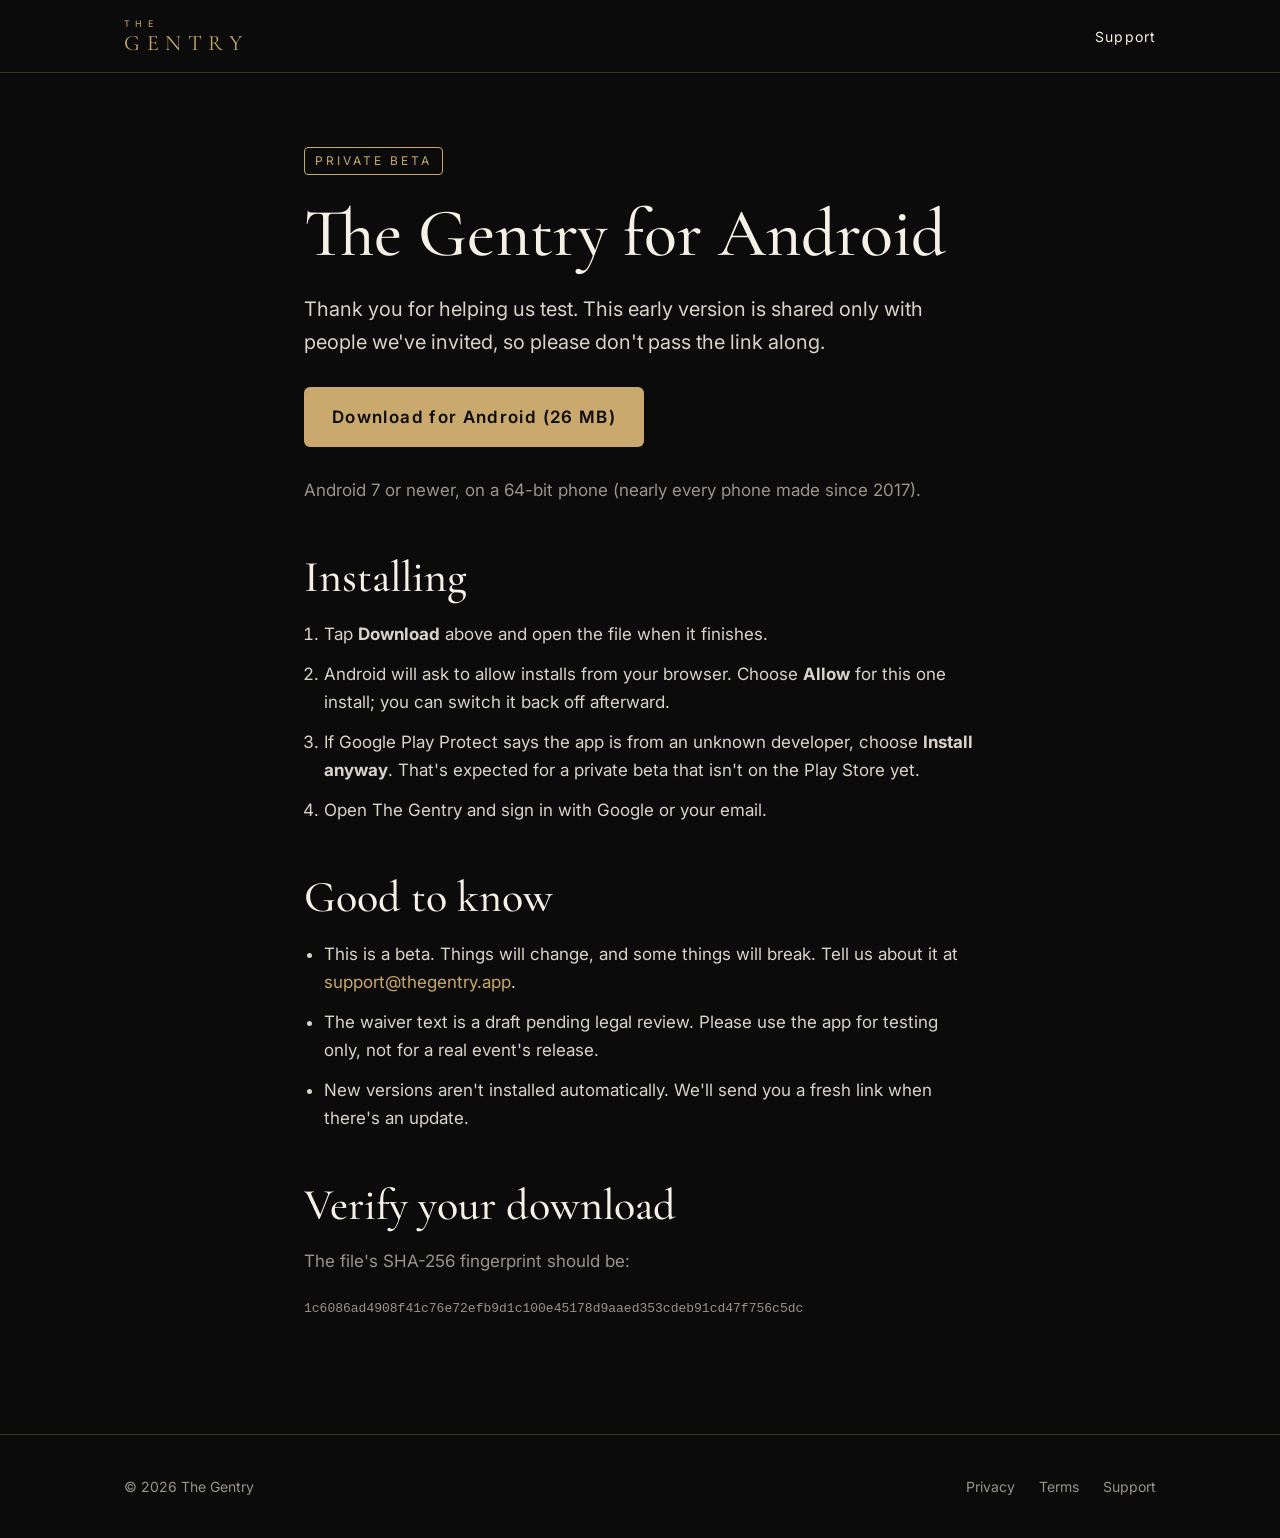
==== beta/index.html @ bf02caeb "Unlisted Android beta download page; robots.txt hides /beta and /i Co-Authored-By: Claude Sonnet 5.5" ====
<!doctype html>
<html lang="en">
<head>
  <meta charset="utf-8">
  <meta name="viewport" content="width=device-width, initial-scale=1">
  <title>The Gentry beta (Android)</title>
  <meta name="robots" content="noindex, nofollow">
  <meta name="theme-color" content="#0b0b0b">
  <link rel="icon" href="/favicon.svg" type="image/svg+xml">
  <link rel="preconnect" href="https://fonts.googleapis.com">
  <link rel="preconnect" href="https://fonts.gstatic.com" crossorigin>
  <link href="https://fonts.googleapis.com/css2?family=Cormorant+Garamond:wght@400;500;600&family=Inter:wght@400;500;600&display=swap" rel="stylesheet">
  <link rel="stylesheet" href="/styles.css">
  <style>
    .beta { padding: 72px 0 96px; }
    .tag { display: inline-block; border: 1px solid var(--gold); color: var(--gold); border-radius: 4px;
           padding: 3px 10px; font-size: 12px; letter-spacing: 0.25em; text-transform: uppercase; margin-bottom: 20px; }
    .dl { display: inline-block; background: var(--gold); color: var(--black); font-weight: 600; letter-spacing: 0.08em;
          padding: 16px 28px; border-radius: 6px; margin: 8px 0 12px; }
    .dl:hover { text-decoration: none; filter: brightness(1.08); }
    .steps { color: #d9d4c9; padding-left: 20px; }
    .steps li { margin-bottom: 12px; }
    code { word-break: break-all; font-size: 13px; color: var(--muted); }
  </style>
</head>
<body>
<header class="site">
  <div class="wrap">
    <a class="mark" href="/"><small>The</small>Gentry</a>
    <nav><a href="/support.html">Support</a></nav>
  </div>
</header>

<main class="beta">
  <div class="wrap narrow">
    <span class="tag">Private beta</span>
    <h1>The Gentry for Android</h1>
    <p class="lede">Thank you for helping us test. This early version is shared only with people we've invited, so please don't pass the link along.</p>

    <a class="dl" href="https://github.com/kcox920/thegentry-site/releases/latest/download/TheGentry-beta.apk">Download for Android (26 MB)</a>
    <p class="muted">Android 7 or newer, on a 64-bit phone (nearly every phone made since 2017).</p>

    <h2 style="margin-top:48px;">Installing</h2>
    <ol class="steps">
      <li>Tap <strong>Download</strong> above and open the file when it finishes.</li>
      <li>Android will ask to allow installs from your browser. Choose <strong>Allow</strong> for this one install; you can switch it back off afterward.</li>
      <li>If Google Play Protect says the app is from an unknown developer, choose <strong>Install anyway</strong>. That's expected for a private beta that isn't on the Play Store yet.</li>
      <li>Open The Gentry and sign in with Google or your email.</li>
    </ol>

    <h2 style="margin-top:48px;">Good to know</h2>
    <ul class="steps">
      <li>This is a beta. Things will change, and some things will break. Tell us about it at <a href="mailto:support@thegentry.app">support@thegentry.app</a>.</li>
      <li>The waiver text is a draft pending legal review. Please use the app for testing only, not for a real event's release.</li>
      <li>New versions aren't installed automatically. We'll send you a fresh link when there's an update.</li>
    </ul>

    <h2 style="margin-top:48px;">Verify your download</h2>
    <p class="muted">The file's SHA-256 fingerprint should be:</p>
    <p><code>1c6086ad4908f41c76e72efb9d1c100e45178d9aaed353cdeb91cd47f756c5dc</code></p>
  </div>
</main>

<footer class="site">
  <div class="wrap">
    <span>© 2026 The Gentry</span>
    <span><a href="/privacy.html">Privacy</a><a href="/terms.html">Terms</a><a href="/support.html">Support</a></span>
  </div>
</footer>
</body>
</html>
---- styles.css ----
:root {
  --black: #0b0b0b;
  --black-2: #141414;
  --gold: #c9a96e;
  --gold-soft: rgba(201, 169, 110, 0.25);
  --ivory: #f6f1e7;
  --muted: #9a948a;
  /* Door-check colors, toned down for the site (the app itself uses full brightness). */
  --go: #0e6e3f;
  --stop: #8e2121;
  --go-text: #63b98b;
  --stop-text: #d4837f;
  --serif: "Cormorant Garamond", Georgia, "Times New Roman", serif;
  --sans: "Inter", -apple-system, BlinkMacSystemFont, "Segoe UI", Roboto, sans-serif;
}

* { box-sizing: border-box; }

html { scroll-behavior: smooth; }

body {
  margin: 0;
  background: var(--black);
  color: var(--ivory);
  font-family: var(--sans);
  font-size: 17px;
  line-height: 1.65;
  -webkit-font-smoothing: antialiased;
}

a { color: var(--gold); text-decoration: none; }
a:hover { text-decoration: underline; }

.wrap { max-width: 1080px; margin: 0 auto; padding: 0 24px; }
.narrow { max-width: 720px; }

/* Header */
header.site {
  border-bottom: 1px solid var(--gold-soft);
}
header.site .wrap {
  display: flex;
  align-items: center;
  justify-content: space-between;
  height: 72px;
}
.mark {
  font-family: var(--serif);
  color: var(--gold);
  letter-spacing: 0.3em;
  font-size: 22px;
  line-height: 1;
  text-transform: uppercase;
}
.mark small {
  display: block;
  font-family: var(--sans);
  font-size: 9px;
  letter-spacing: 0.6em;
  margin-bottom: 4px;
}
.mark:hover { text-decoration: none; }
nav a {
  color: var(--ivory);
  margin-left: 28px;
  font-size: 14px;
  letter-spacing: 0.08em;
}
nav a:hover { color: var(--gold); text-decoration: none; }

/* Type */
h1, h2, h3 { font-family: var(--serif); font-weight: 500; line-height: 1.15; margin: 0 0 16px; }
h1 { font-size: clamp(42px, 6vw, 68px); }
h2 { font-size: clamp(32px, 4vw, 44px); }
h3 { font-size: 26px; color: var(--gold); }
.eyebrow {
  color: var(--gold);
  font-size: 12px;
  letter-spacing: 0.35em;
  text-transform: uppercase;
  margin-bottom: 18px;
}
.lede { font-size: 20px; color: #d9d4c9; max-width: 34em; }
.muted { color: var(--muted); }
.rule { width: 48px; height: 1px; background: var(--gold); border: 0; margin: 28px 0; }

/* Hero */
.hero { padding: 96px 0 72px; }
.hero .wrap { display: grid; grid-template-columns: 1.2fr 1fr; gap: 64px; align-items: center; }
.badges { display: flex; gap: 12px; flex-wrap: wrap; margin-top: 32px; }
.badge {
  border: 1px solid var(--gold);
  color: var(--gold);
  padding: 12px 20px;
  border-radius: 6px;
  font-size: 14px;
  letter-spacing: 0.08em;
}

/* Phone mock */
.phones { display: flex; justify-content: center; gap: 20px; }
.phone {
  width: 190px;
  height: 390px;
  border-radius: 34px;
  border: 8px solid #05090f;
  box-shadow: 0 30px 60px rgba(0, 0, 0, 0.45), 0 0 0 1px var(--gold-soft);
  display: flex;
  flex-direction: column;
  align-items: center;
  justify-content: center;
  text-align: center;
  color: #fff;
  font-family: var(--sans);
}
.phone.go { background: linear-gradient(160deg, #13804b, var(--go) 70%); }
.phone.stop { background: linear-gradient(160deg, #a12828, var(--stop) 70%); margin-top: 48px; }
.phone .ring {
  width: 74px; height: 74px; border: 4px solid #fff; border-radius: 50%;
  display: flex; align-items: center; justify-content: center;
  font-size: 40px; font-weight: 700; margin-bottom: 16px;
  animation: pulse 1.8s ease-in-out infinite;
}
.phone strong { font-size: 17px; letter-spacing: 0.15em; }
.phone span { font-size: 13px; opacity: 0.95; }
.phone .clock { margin-top: 14px; font-weight: 700; font-size: 18px; font-variant-numeric: tabular-nums; }
@keyframes pulse { 50% { transform: scale(1.1); } }
@media (prefers-reduced-motion: reduce) { .phone .ring { animation: none; } }

/* Sections */
section { padding: 88px 0; }
section.alt { background: var(--black-2); border-top: 1px solid var(--gold-soft); border-bottom: 1px solid var(--gold-soft); }
.grid-3 { display: grid; grid-template-columns: repeat(3, 1fr); gap: 40px; margin-top: 48px; }
.grid-2 { display: grid; grid-template-columns: 1fr 1fr; gap: 56px; margin-top: 48px; }
.step-no { font-family: var(--serif); color: var(--gold); font-size: 44px; line-height: 1; }
.card {
  border: 1px solid var(--gold-soft);
  border-radius: 8px;
  padding: 32px;
  background: rgba(255, 255, 255, 0.015);
}
.card ul { padding-left: 18px; margin: 0; }
.card li { margin-bottom: 8px; }

/* Quote band */
.band { text-align: center; padding: 96px 0; }
.band p { font-family: var(--serif); font-size: clamp(28px, 3.5vw, 40px); max-width: 22em; margin: 0 auto; line-height: 1.3; }

/* FAQ */
details { border-bottom: 1px solid var(--gold-soft); padding: 20px 0; }
details summary { cursor: pointer; font-family: var(--serif); font-size: 22px; list-style: none; }
details summary::-webkit-details-marker { display: none; }
details summary::after { content: "+"; float: right; color: var(--gold); }
details[open] summary::after { content: "–"; }
details p { margin: 12px 0 0; color: #d9d4c9; }

/* Legal pages */
.doc { padding: 72px 0 96px; }
.doc h2 { font-size: 28px; margin-top: 44px; }
.doc p, .doc li { color: #d9d4c9; }
.draft {
  border: 1px dashed var(--gold);
  color: var(--gold);
  padding: 12px 16px;
  border-radius: 6px;
  font-size: 14px;
  margin-bottom: 32px;
}

/* Footer */
footer.site { border-top: 1px solid var(--gold-soft); padding: 40px 0; font-size: 14px; color: var(--muted); }
footer.site .wrap { display: flex; justify-content: space-between; flex-wrap: wrap; gap: 16px; }
footer.site a { color: var(--muted); margin-left: 24px; }
footer.site a:first-child { margin-left: 0; }

@media (max-width: 820px) {
  .hero { padding: 56px 0 40px; }
  .hero .wrap, .grid-2, .grid-3 { grid-template-columns: 1fr; gap: 40px; }
  nav a { margin-left: 16px; }
  nav a.hide-sm { display: none; }
  section { padding: 64px 0; }
  .phone { width: 150px; height: 310px; border-radius: 28px; }
  .phone .ring { width: 58px; height: 58px; font-size: 30px; }
}
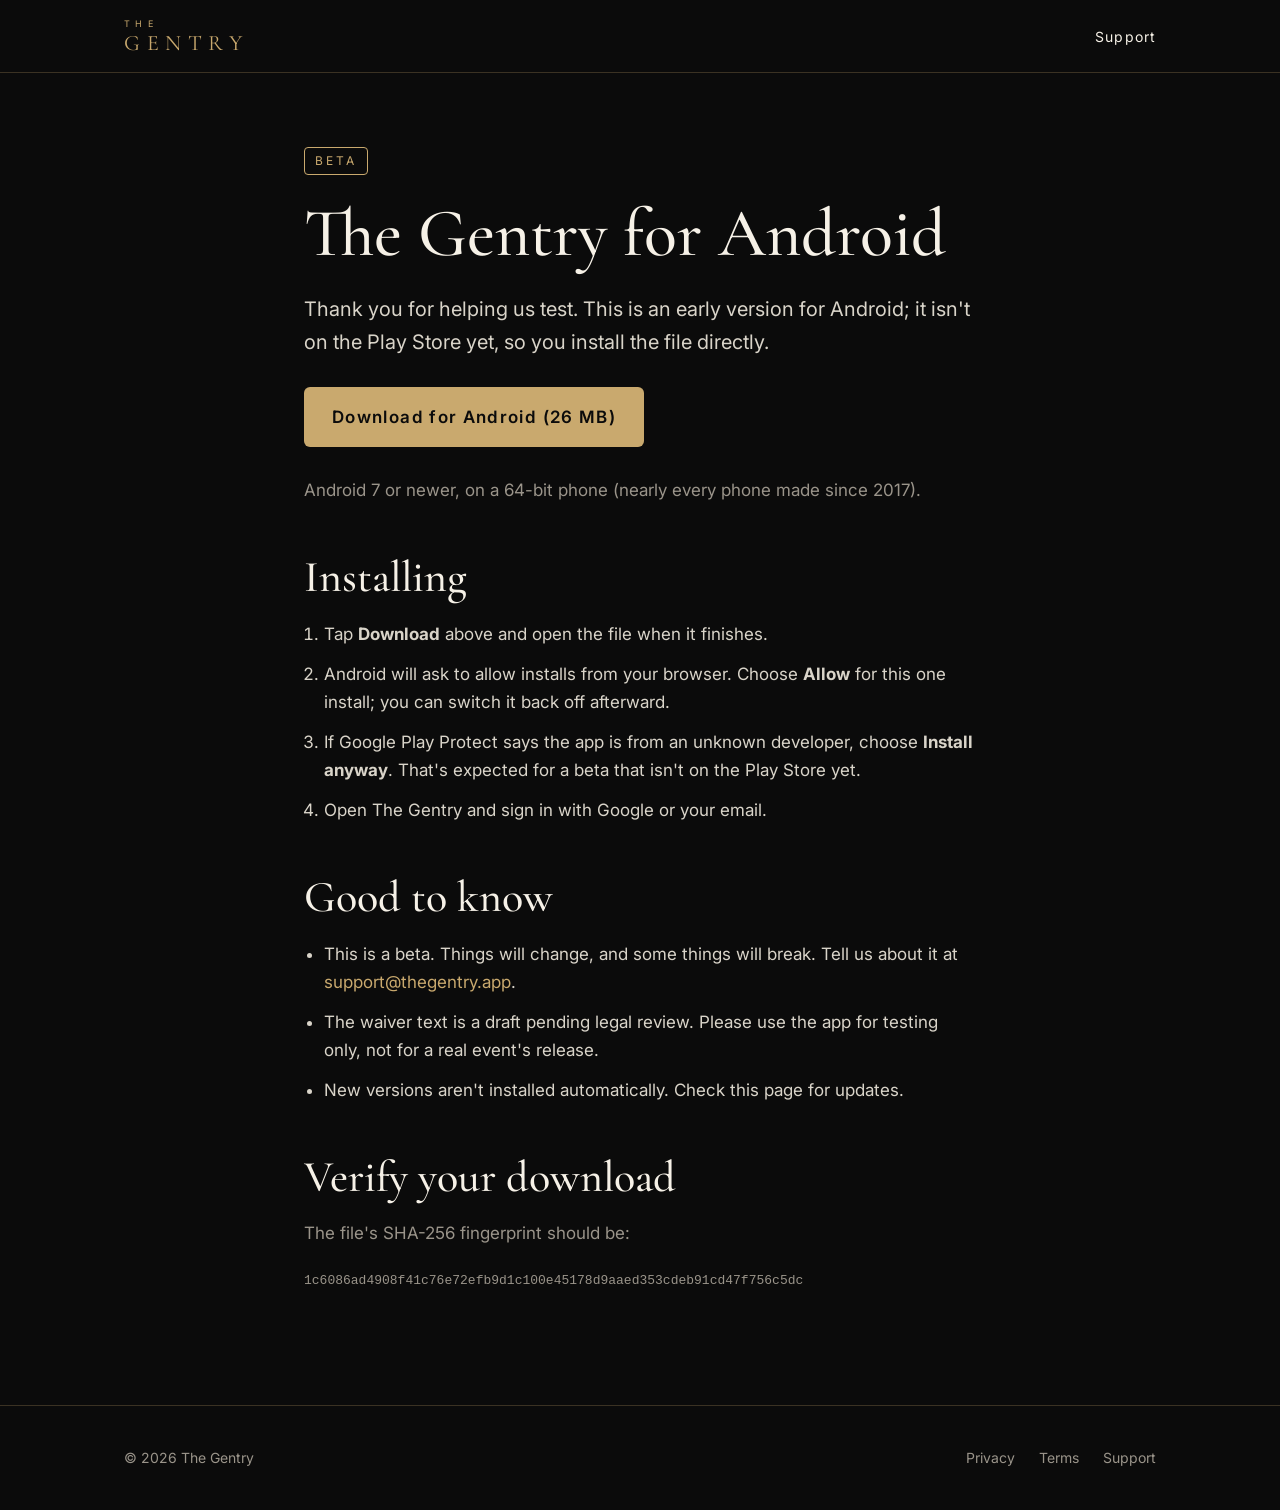
==== commit 5c8a891b: "Link the Android beta from the main page; new favicons; updated terms, privacy and support copy Co-A" ====
--- a/beta/index.html
+++ b/beta/index.html
@@ -6,7 +6,9 @@
   <title>The Gentry beta (Android)</title>
   <meta name="robots" content="noindex, nofollow">
   <meta name="theme-color" content="#0b0b0b">
-  <link rel="icon" href="/favicon.svg" type="image/svg+xml">
+  <link rel="icon" href="/favicon-32.png" sizes="32x32" type="image/png">
+  <link rel="icon" href="/favicon-192.png" sizes="192x192" type="image/png">
+  <link rel="apple-touch-icon" href="/apple-touch-icon.png">
   <link rel="preconnect" href="https://fonts.googleapis.com">
   <link rel="preconnect" href="https://fonts.gstatic.com" crossorigin>
   <link href="https://fonts.googleapis.com/css2?family=Cormorant+Garamond:wght@400;500;600&family=Inter:wght@400;500;600&display=swap" rel="stylesheet">
@@ -33,9 +35,9 @@
 
 <main class="beta">
   <div class="wrap narrow">
-    <span class="tag">Private beta</span>
+    <span class="tag">Beta</span>
     <h1>The Gentry for Android</h1>
-    <p class="lede">Thank you for helping us test. This early version is shared only with people we've invited, so please don't pass the link along.</p>
+    <p class="lede">Thank you for helping us test. This is an early version for Android; it isn't on the Play Store yet, so you install the file directly.</p>
 
     <a class="dl" href="https://github.com/kcox920/thegentry-site/releases/latest/download/TheGentry-beta.apk">Download for Android (26 MB)</a>
     <p class="muted">Android 7 or newer, on a 64-bit phone (nearly every phone made since 2017).</p>
@@ -44,7 +46,7 @@
     <ol class="steps">
       <li>Tap <strong>Download</strong> above and open the file when it finishes.</li>
       <li>Android will ask to allow installs from your browser. Choose <strong>Allow</strong> for this one install; you can switch it back off afterward.</li>
-      <li>If Google Play Protect says the app is from an unknown developer, choose <strong>Install anyway</strong>. That's expected for a private beta that isn't on the Play Store yet.</li>
+      <li>If Google Play Protect says the app is from an unknown developer, choose <strong>Install anyway</strong>. That's expected for a beta that isn't on the Play Store yet.</li>
       <li>Open The Gentry and sign in with Google or your email.</li>
     </ol>
 
@@ -52,7 +54,7 @@
     <ul class="steps">
       <li>This is a beta. Things will change, and some things will break. Tell us about it at <a href="mailto:support@thegentry.app">support@thegentry.app</a>.</li>
       <li>The waiver text is a draft pending legal review. Please use the app for testing only, not for a real event's release.</li>
-      <li>New versions aren't installed automatically. We'll send you a fresh link when there's an update.</li>
+      <li>New versions aren't installed automatically. Check this page for updates.</li>
     </ul>
 
     <h2 style="margin-top:48px;">Verify your download</h2>
--- a/styles.css
+++ b/styles.css
@@ -97,6 +97,9 @@
   letter-spacing: 0.08em;
 }
 
+.badge-link { text-decoration: none; background: var(--gold); color: #0b0b0b; font-weight: 600; }
+.badge-link:hover, .badge-link:focus-visible { filter: brightness(1.1); }
+
 /* Phone mock */
 .phones { display: flex; justify-content: center; gap: 20px; }
 .phone {
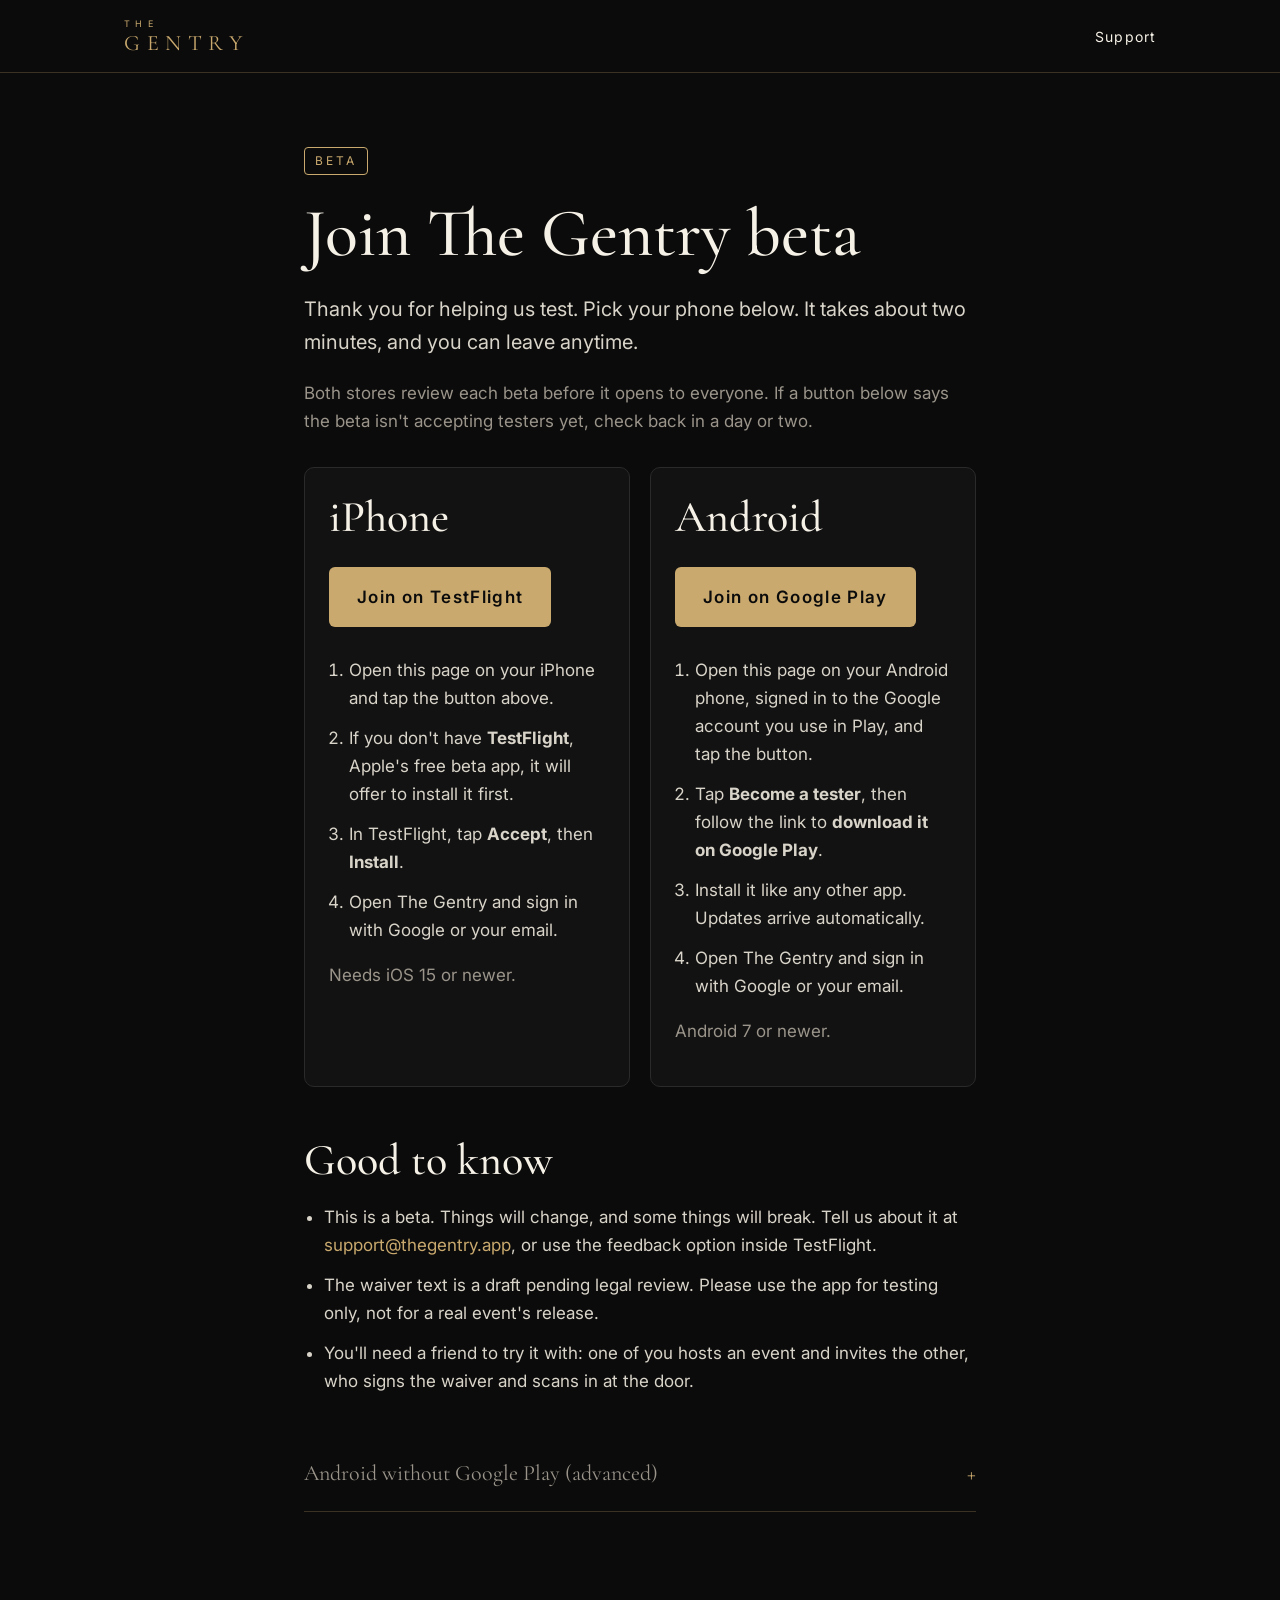
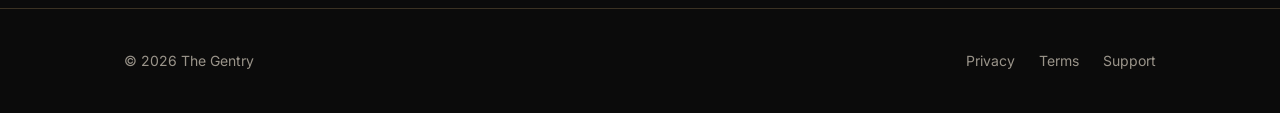
==== commit 6677ffbb: "Beta page for iPhone (TestFlight) and Android (Google Play open testing); both badges link to it Co-" ====
--- a/beta/index.html
+++ b/beta/index.html
@@ -3,7 +3,7 @@
 <head>
   <meta charset="utf-8">
   <meta name="viewport" content="width=device-width, initial-scale=1">
-  <title>The Gentry beta (Android)</title>
+  <title>Join The Gentry beta</title>
   <meta name="robots" content="noindex, nofollow">
   <meta name="theme-color" content="#0b0b0b">
   <link rel="icon" href="/favicon-32.png" sizes="32x32" type="image/png">
@@ -23,6 +23,10 @@
     .steps { color: #d9d4c9; padding-left: 20px; }
     .steps li { margin-bottom: 12px; }
     code { word-break: break-all; font-size: 13px; color: var(--muted); }
+    .stores { display: grid; grid-template-columns: 1fr 1fr; gap: 20px; margin: 32px 0 8px; }
+    .store { border: 1px solid #2a2a2a; border-radius: 10px; padding: 24px; background: #121212; }
+    .store h2 { margin-top: 0; }
+    @media (max-width: 720px) { .stores { grid-template-columns: 1fr; } }
   </style>
 </head>
 <body>
@@ -36,30 +40,50 @@
 <main class="beta">
   <div class="wrap narrow">
     <span class="tag">Beta</span>
-    <h1>The Gentry for Android</h1>
-    <p class="lede">Thank you for helping us test. This is an early version for Android; it isn't on the Play Store yet, so you install the file directly.</p>
+    <h1>Join The Gentry beta</h1>
+    <p class="lede">Thank you for helping us test. Pick your phone below. It takes about two minutes, and you can leave anytime.</p>
+    <p class="muted">Both stores review each beta before it opens to everyone. If a button below says the beta isn't accepting testers yet, check back in a day or two.</p>
 
-    <a class="dl" href="https://github.com/kcox920/thegentry-site/releases/latest/download/TheGentry-beta.apk">Download for Android (26 MB)</a>
-    <p class="muted">Android 7 or newer, on a 64-bit phone (nearly every phone made since 2017).</p>
+    <div class="stores">
+      <section class="store">
+        <h2>iPhone</h2>
+        <a class="dl" href="https://testflight.apple.com/join/vTaCb3FZ">Join on TestFlight</a>
+        <ol class="steps">
+          <li>Open this page on your iPhone and tap the button above.</li>
+          <li>If you don't have <strong>TestFlight</strong>, Apple's free beta app, it will offer to install it first.</li>
+          <li>In TestFlight, tap <strong>Accept</strong>, then <strong>Install</strong>.</li>
+          <li>Open The Gentry and sign in with Google or your email.</li>
+        </ol>
+        <p class="muted">Needs iOS 15 or newer.</p>
+      </section>
 
-    <h2 style="margin-top:48px;">Installing</h2>
-    <ol class="steps">
-      <li>Tap <strong>Download</strong> above and open the file when it finishes.</li>
-      <li>Android will ask to allow installs from your browser. Choose <strong>Allow</strong> for this one install; you can switch it back off afterward.</li>
-      <li>If Google Play Protect says the app is from an unknown developer, choose <strong>Install anyway</strong>. That's expected for a beta that isn't on the Play Store yet.</li>
-      <li>Open The Gentry and sign in with Google or your email.</li>
-    </ol>
+      <section class="store">
+        <h2>Android</h2>
+        <a class="dl" href="https://play.google.com/apps/testing/app.thegentry.gentry">Join on Google Play</a>
+        <ol class="steps">
+          <li>Open this page on your Android phone, signed in to the Google account you use in Play, and tap the button.</li>
+          <li>Tap <strong>Become a tester</strong>, then follow the link to <strong>download it on Google Play</strong>.</li>
+          <li>Install it like any other app. Updates arrive automatically.</li>
+          <li>Open The Gentry and sign in with Google or your email.</li>
+        </ol>
+        <p class="muted">Android 7 or newer.</p>
+      </section>
+    </div>
 
     <h2 style="margin-top:48px;">Good to know</h2>
     <ul class="steps">
-      <li>This is a beta. Things will change, and some things will break. Tell us about it at <a href="mailto:support@thegentry.app">support@thegentry.app</a>.</li>
+      <li>This is a beta. Things will change, and some things will break. Tell us about it at <a href="mailto:support@thegentry.app">support@thegentry.app</a>, or use the feedback option inside TestFlight.</li>
       <li>The waiver text is a draft pending legal review. Please use the app for testing only, not for a real event's release.</li>
-      <li>New versions aren't installed automatically. Check this page for updates.</li>
+      <li>You'll need a friend to try it with: one of you hosts an event and invites the other, who signs the waiver and scans in at the door.</li>
     </ul>
 
-    <h2 style="margin-top:48px;">Verify your download</h2>
-    <p class="muted">The file's SHA-256 fingerprint should be:</p>
-    <p><code>1c6086ad4908f41c76e72efb9d1c100e45178d9aaed353cdeb91cd47f756c5dc</code></p>
+    <details style="margin-top:40px;">
+      <summary class="muted">Android without Google Play (advanced)</summary>
+      <p class="muted" style="margin-top:12px;">You can install the app file directly. Android will ask you to allow installs from your browser for this one install, and Play Protect may warn that it's from an unknown developer: choose <strong>Install anyway</strong>. This file doesn't update itself.</p>
+      <a class="dl" href="https://github.com/kcox920/thegentry-site/releases/latest/download/TheGentry-beta.apk">Download the Android file (26 MB)</a>
+      <p class="muted">Its SHA-256 fingerprint should be:</p>
+      <p><code>1c6086ad4908f41c76e72efb9d1c100e45178d9aaed353cdeb91cd47f756c5dc</code></p>
+    </details>
   </div>
 </main>
 
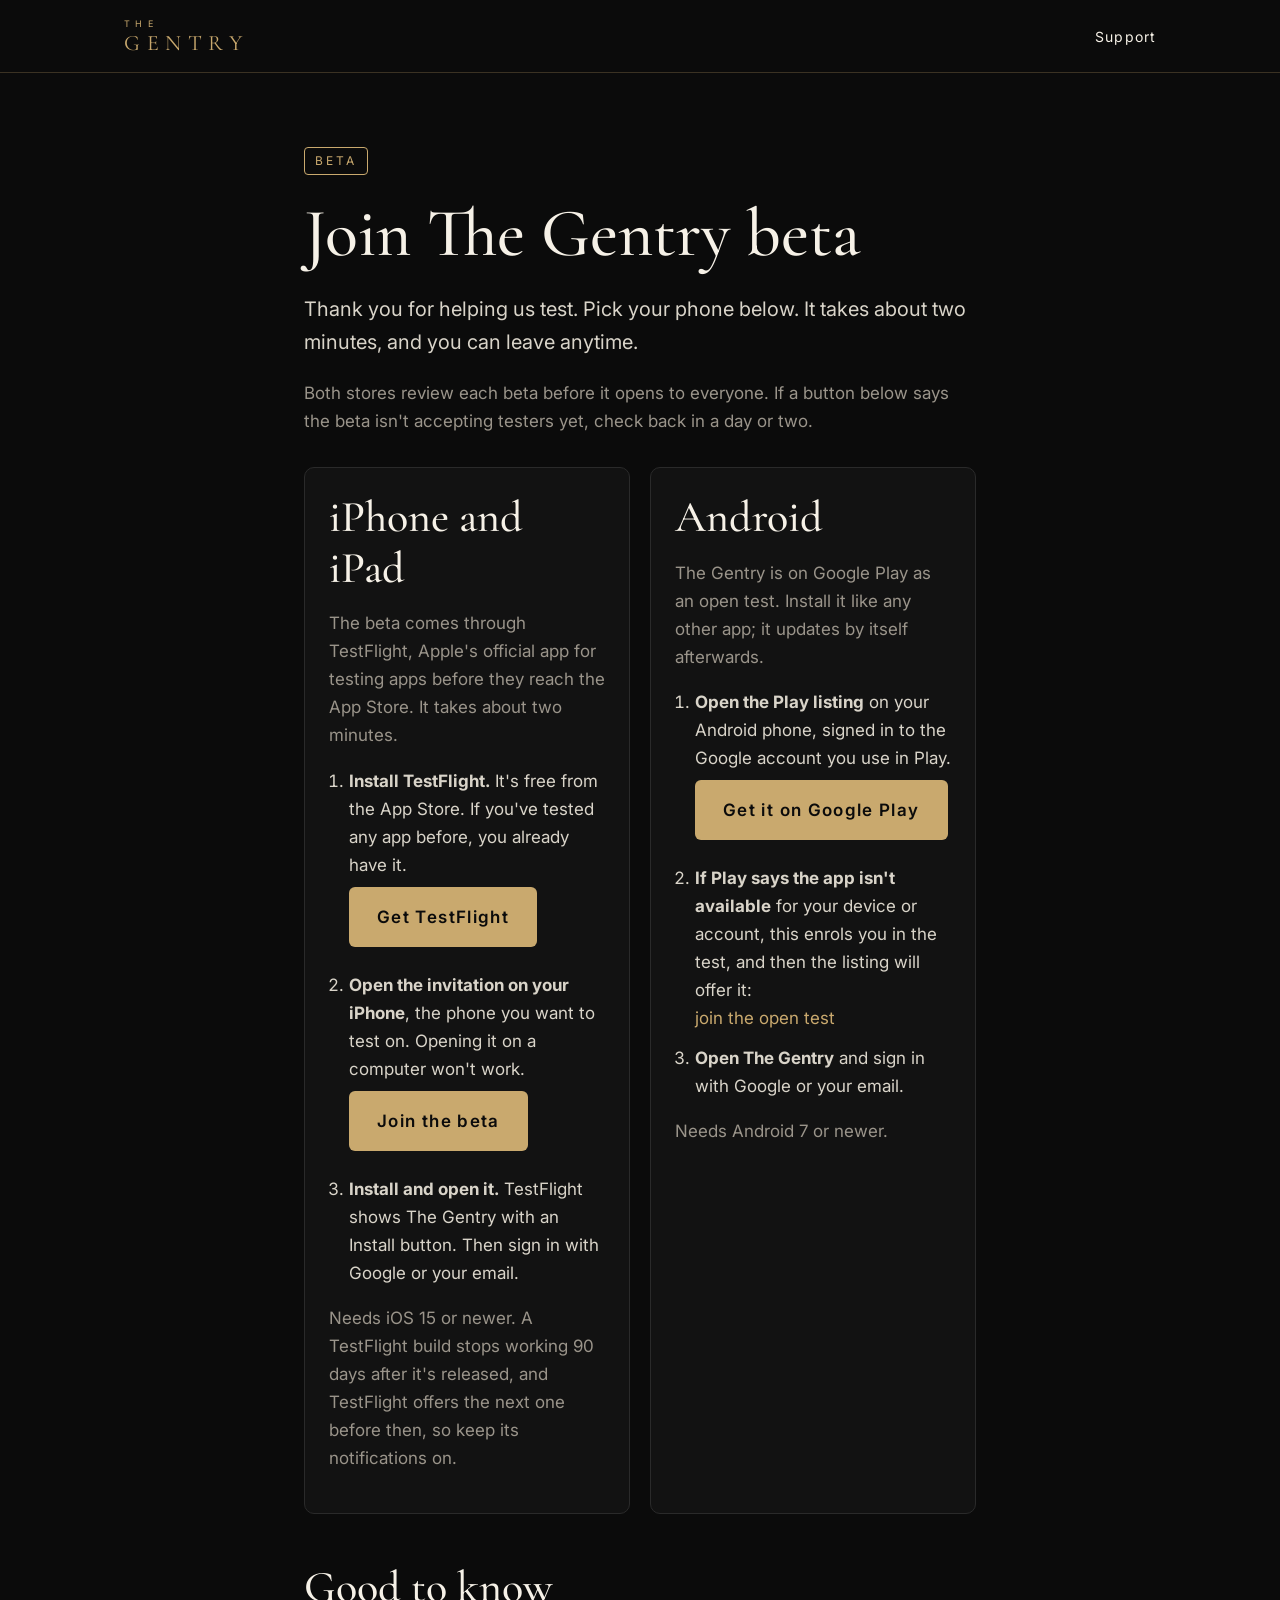
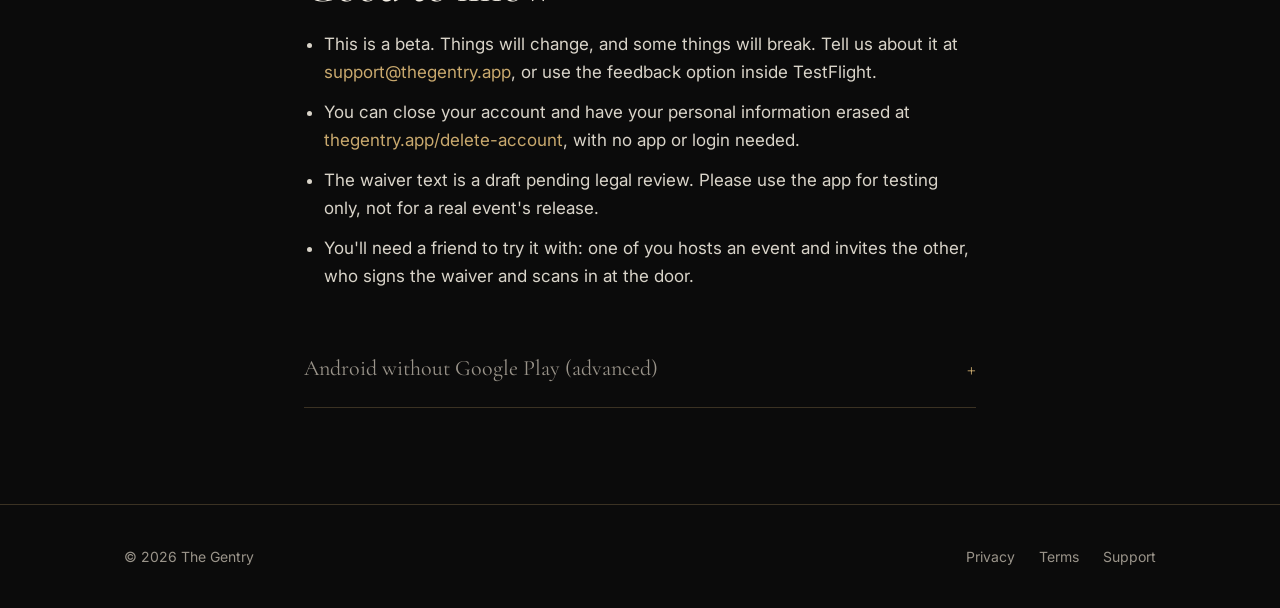
==== commit 8aa13439: "Beta page: clearer TestFlight steps (install TestFlight first, open on the phone, 90-day note) and P" ====
--- a/beta/index.html
+++ b/beta/index.html
@@ -46,33 +46,36 @@
 
     <div class="stores">
       <section class="store">
-        <h2>iPhone</h2>
-        <a class="dl" href="https://testflight.apple.com/join/vTaCb3FZ">Join on TestFlight</a>
+        <h2>iPhone and iPad</h2>
+        <p class="muted" style="margin-top:0;">The beta comes through TestFlight, Apple's official app for testing apps before they reach the App Store. It takes about two minutes.</p>
         <ol class="steps">
-          <li>Open this page on your iPhone and tap the button above.</li>
-          <li>If you don't have <strong>TestFlight</strong>, Apple's free beta app, it will offer to install it first.</li>
-          <li>In TestFlight, tap <strong>Accept</strong>, then <strong>Install</strong>.</li>
-          <li>Open The Gentry and sign in with Google or your email.</li>
+          <li><strong>Install TestFlight.</strong> It's free from the App Store. If you've tested any app before, you already have it.<br>
+            <a class="dl" href="https://apps.apple.com/app/testflight/id899247664">Get TestFlight</a></li>
+          <li><strong>Open the invitation on your iPhone</strong>, the phone you want to test on. Opening it on a computer won't work.<br>
+            <a class="dl" href="https://testflight.apple.com/join/vTaCb3FZ">Join the beta</a></li>
+          <li><strong>Install and open it.</strong> TestFlight shows The Gentry with an Install button. Then sign in with Google or your email.</li>
         </ol>
-        <p class="muted">Needs iOS 15 or newer.</p>
+        <p class="muted">Needs iOS 15 or newer. A TestFlight build stops working 90 days after it's released, and TestFlight offers the next one before then, so keep its notifications on.</p>
       </section>
 
       <section class="store">
         <h2>Android</h2>
-        <a class="dl" href="https://play.google.com/apps/testing/app.thegentry.gentry">Join on Google Play</a>
+        <p class="muted" style="margin-top:0;">The Gentry is on Google Play as an open test. Install it like any other app; it updates by itself afterwards.</p>
         <ol class="steps">
-          <li>Open this page on your Android phone, signed in to the Google account you use in Play, and tap the button.</li>
-          <li>Tap <strong>Become a tester</strong>, then follow the link to <strong>download it on Google Play</strong>.</li>
-          <li>Install it like any other app. Updates arrive automatically.</li>
-          <li>Open The Gentry and sign in with Google or your email.</li>
+          <li><strong>Open the Play listing</strong> on your Android phone, signed in to the Google account you use in Play.<br>
+            <a class="dl" href="https://play.google.com/store/apps/details?id=app.thegentry.gentry">Get it on Google Play</a></li>
+          <li><strong>If Play says the app isn't available</strong> for your device or account, this enrols you in the test, and then the listing will offer it:<br>
+            <a href="https://play.google.com/apps/testing/app.thegentry.gentry">join the open test</a></li>
+          <li><strong>Open The Gentry</strong> and sign in with Google or your email.</li>
         </ol>
-        <p class="muted">Android 7 or newer.</p>
+        <p class="muted">Needs Android 7 or newer.</p>
       </section>
     </div>
 
     <h2 style="margin-top:48px;">Good to know</h2>
     <ul class="steps">
       <li>This is a beta. Things will change, and some things will break. Tell us about it at <a href="mailto:support@thegentry.app">support@thegentry.app</a>, or use the feedback option inside TestFlight.</li>
+      <li>You can close your account and have your personal information erased at <a href="/delete-account.html">thegentry.app/delete-account</a>, with no app or login needed.</li>
       <li>The waiver text is a draft pending legal review. Please use the app for testing only, not for a real event's release.</li>
       <li>You'll need a friend to try it with: one of you hosts an event and invites the other, who signs the waiver and scans in at the door.</li>
     </ul>
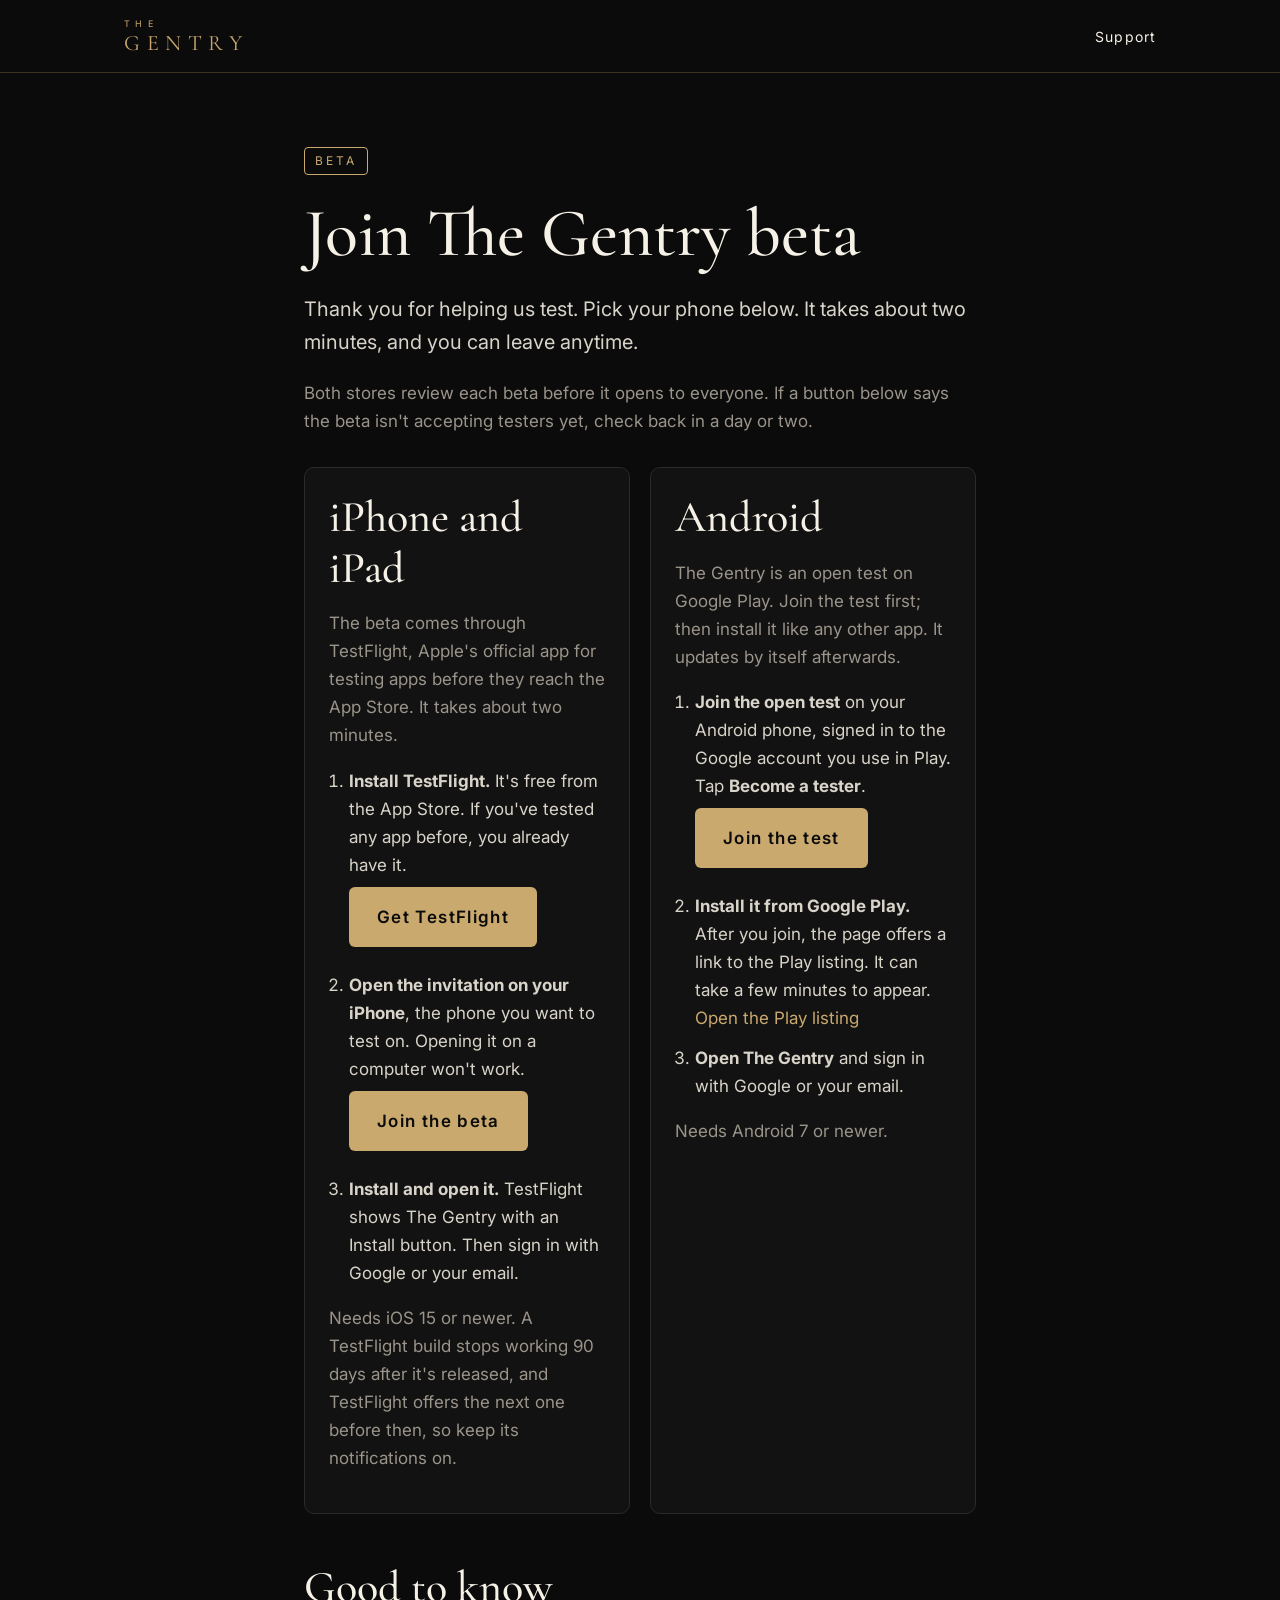
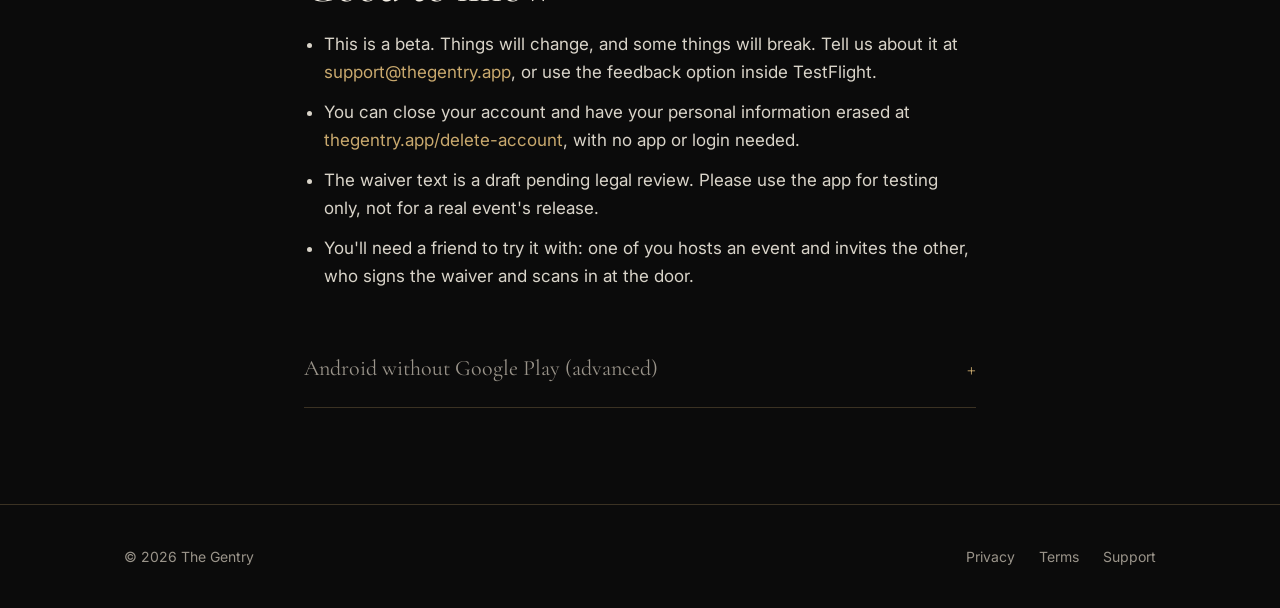
==== commit 38ef267e: "Beta page: Android steps lead with joining the open test; the Play listing only works once enrolled " ====
--- a/beta/index.html
+++ b/beta/index.html
@@ -60,12 +60,12 @@
 
       <section class="store">
         <h2>Android</h2>
-        <p class="muted" style="margin-top:0;">The Gentry is on Google Play as an open test. Install it like any other app; it updates by itself afterwards.</p>
+        <p class="muted" style="margin-top:0;">The Gentry is an open test on Google Play. Join the test first; then install it like any other app. It updates by itself afterwards.</p>
         <ol class="steps">
-          <li><strong>Open the Play listing</strong> on your Android phone, signed in to the Google account you use in Play.<br>
-            <a class="dl" href="https://play.google.com/store/apps/details?id=app.thegentry.gentry">Get it on Google Play</a></li>
-          <li><strong>If Play says the app isn't available</strong> for your device or account, this enrols you in the test, and then the listing will offer it:<br>
-            <a href="https://play.google.com/apps/testing/app.thegentry.gentry">join the open test</a></li>
+          <li><strong>Join the open test</strong> on your Android phone, signed in to the Google account you use in Play. Tap <strong>Become a tester</strong>.<br>
+            <a class="dl" href="https://play.google.com/apps/testing/app.thegentry.gentry">Join the test</a></li>
+          <li><strong>Install it from Google Play.</strong> After you join, the page offers a link to the Play listing. It can take a few minutes to appear.<br>
+            <a href="https://play.google.com/store/apps/details?id=app.thegentry.gentry">Open the Play listing</a></li>
           <li><strong>Open The Gentry</strong> and sign in with Google or your email.</li>
         </ol>
         <p class="muted">Needs Android 7 or newer.</p>
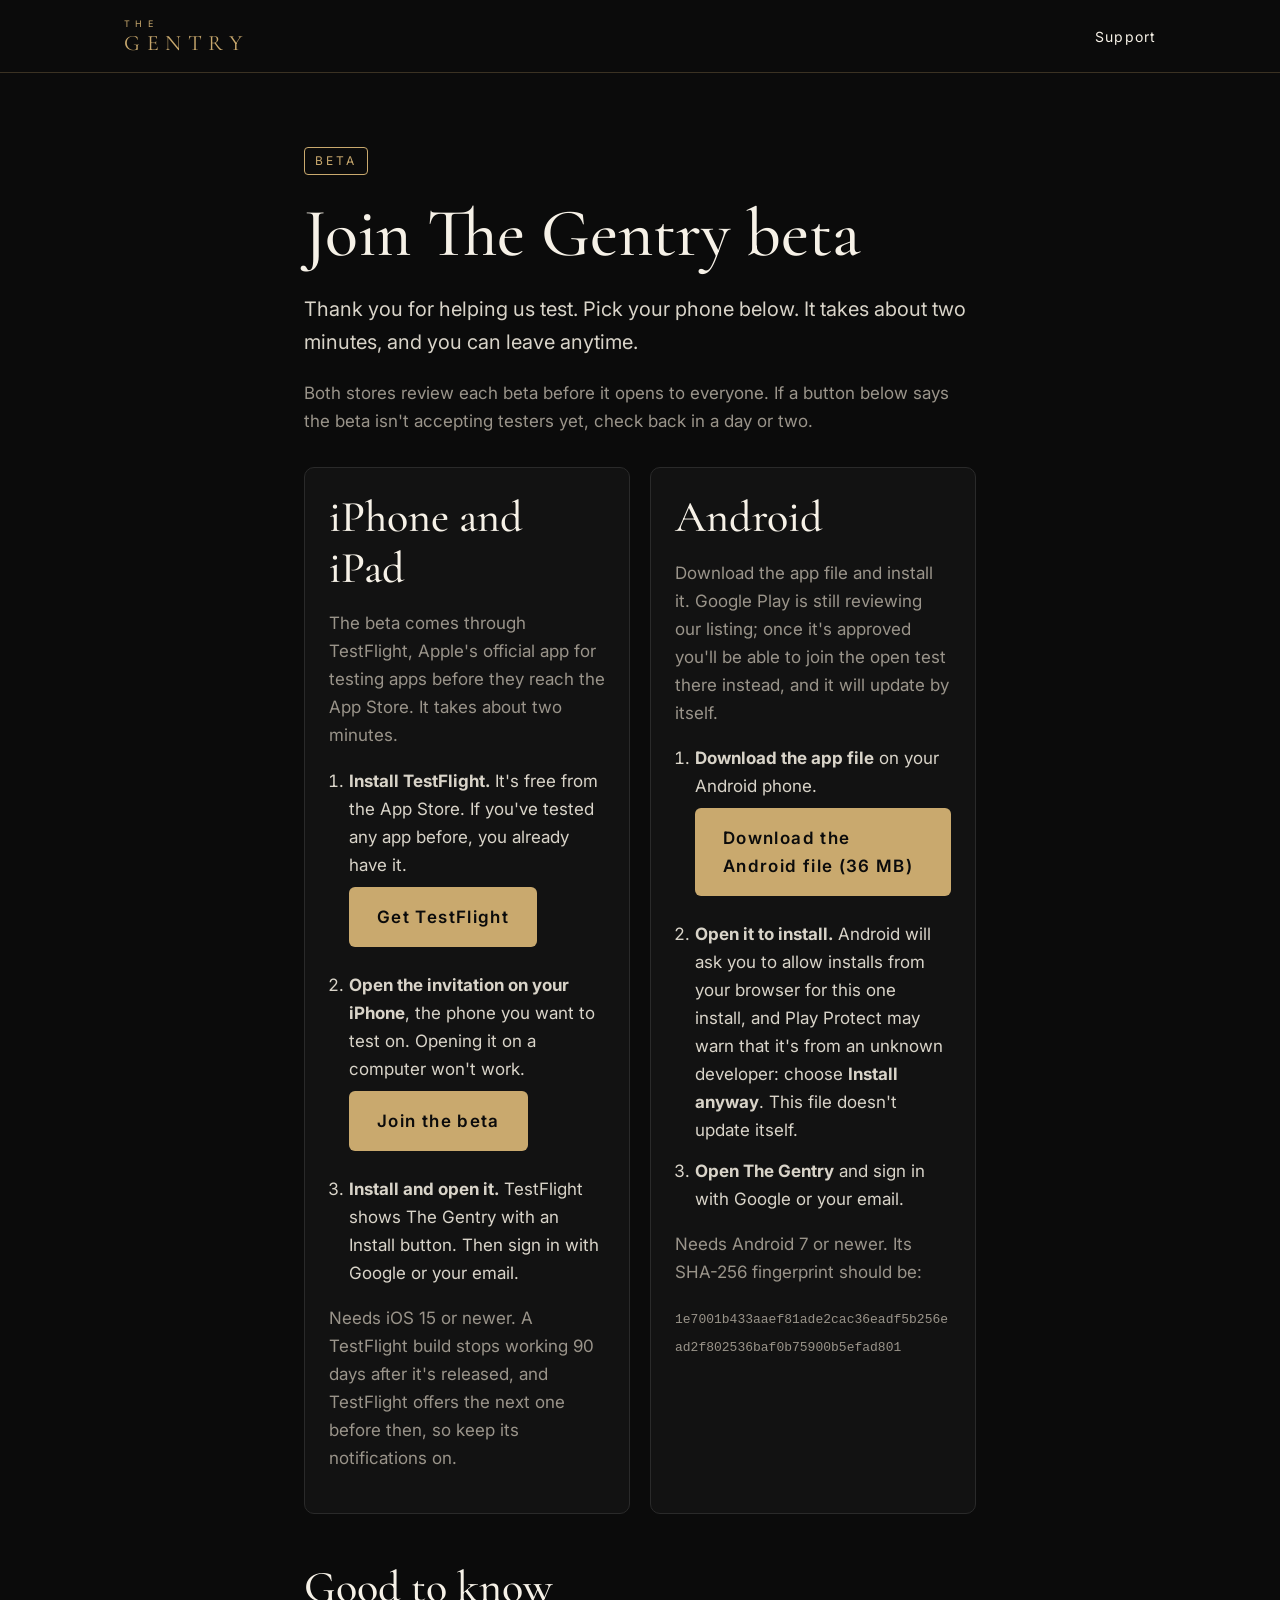
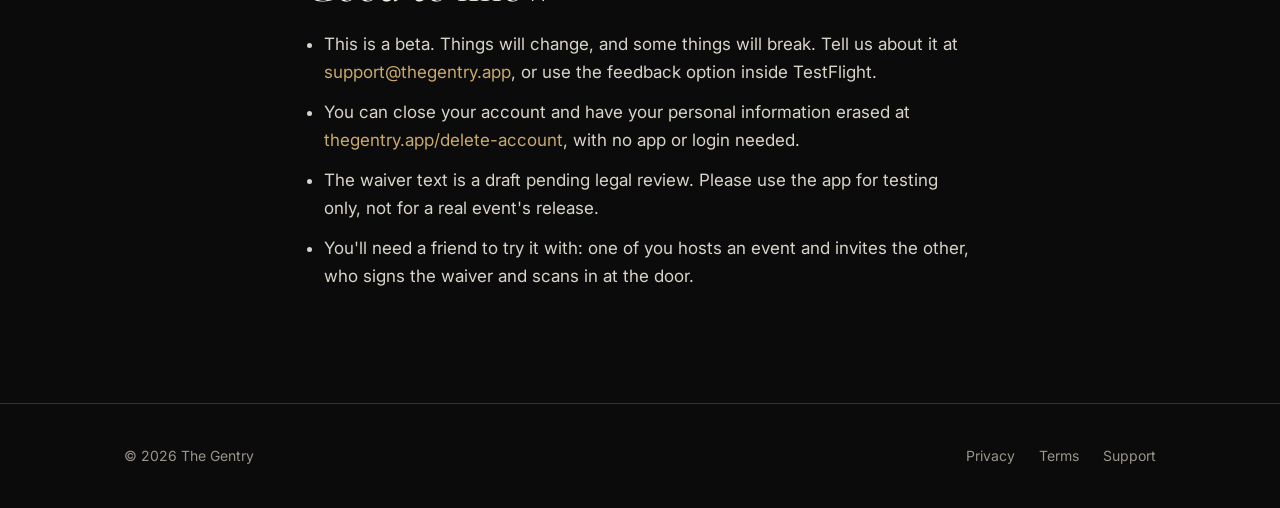
==== commit 7f25e088: "Beta page: Android leads with the direct file download while Play review finishes Co-Authored-By: Cl" ====
--- a/beta/index.html
+++ b/beta/index.html
@@ -60,15 +60,15 @@
 
       <section class="store">
         <h2>Android</h2>
-        <p class="muted" style="margin-top:0;">The Gentry is an open test on Google Play. Join the test first; then install it like any other app. It updates by itself afterwards.</p>
+        <p class="muted" style="margin-top:0;">Download the app file and install it. Google Play is still reviewing our listing; once it's approved you'll be able to join the open test there instead, and it will update by itself.</p>
         <ol class="steps">
-          <li><strong>Join the open test</strong> on your Android phone, signed in to the Google account you use in Play. Tap <strong>Become a tester</strong>.<br>
-            <a class="dl" href="https://play.google.com/apps/testing/app.thegentry.gentry">Join the test</a></li>
-          <li><strong>Install it from Google Play.</strong> After you join, the page offers a link to the Play listing. It can take a few minutes to appear.<br>
-            <a href="https://play.google.com/store/apps/details?id=app.thegentry.gentry">Open the Play listing</a></li>
+          <li><strong>Download the app file</strong> on your Android phone.<br>
+            <a class="dl" href="https://github.com/kcox920/thegentry-site/releases/latest/download/TheGentry-beta.apk">Download the Android file (36 MB)</a></li>
+          <li><strong>Open it to install.</strong> Android will ask you to allow installs from your browser for this one install, and Play Protect may warn that it's from an unknown developer: choose <strong>Install anyway</strong>. This file doesn't update itself.</li>
           <li><strong>Open The Gentry</strong> and sign in with Google or your email.</li>
         </ol>
-        <p class="muted">Needs Android 7 or newer.</p>
+        <p class="muted">Needs Android 7 or newer. Its SHA-256 fingerprint should be:</p>
+        <p><code>1e7001b433aaef81ade2cac36eadf5b256ead2f802536baf0b75900b5efad801</code></p>
       </section>
     </div>
 
@@ -79,14 +79,6 @@
       <li>The waiver text is a draft pending legal review. Please use the app for testing only, not for a real event's release.</li>
       <li>You'll need a friend to try it with: one of you hosts an event and invites the other, who signs the waiver and scans in at the door.</li>
     </ul>
-
-    <details style="margin-top:40px;">
-      <summary class="muted">Android without Google Play (advanced)</summary>
-      <p class="muted" style="margin-top:12px;">You can install the app file directly. Android will ask you to allow installs from your browser for this one install, and Play Protect may warn that it's from an unknown developer: choose <strong>Install anyway</strong>. This file doesn't update itself.</p>
-      <a class="dl" href="https://github.com/kcox920/thegentry-site/releases/latest/download/TheGentry-beta.apk">Download the Android file (26 MB)</a>
-      <p class="muted">Its SHA-256 fingerprint should be:</p>
-      <p><code>1c6086ad4908f41c76e72efb9d1c100e45178d9aaed353cdeb91cd47f756c5dc</code></p>
-    </details>
   </div>
 </main>
 
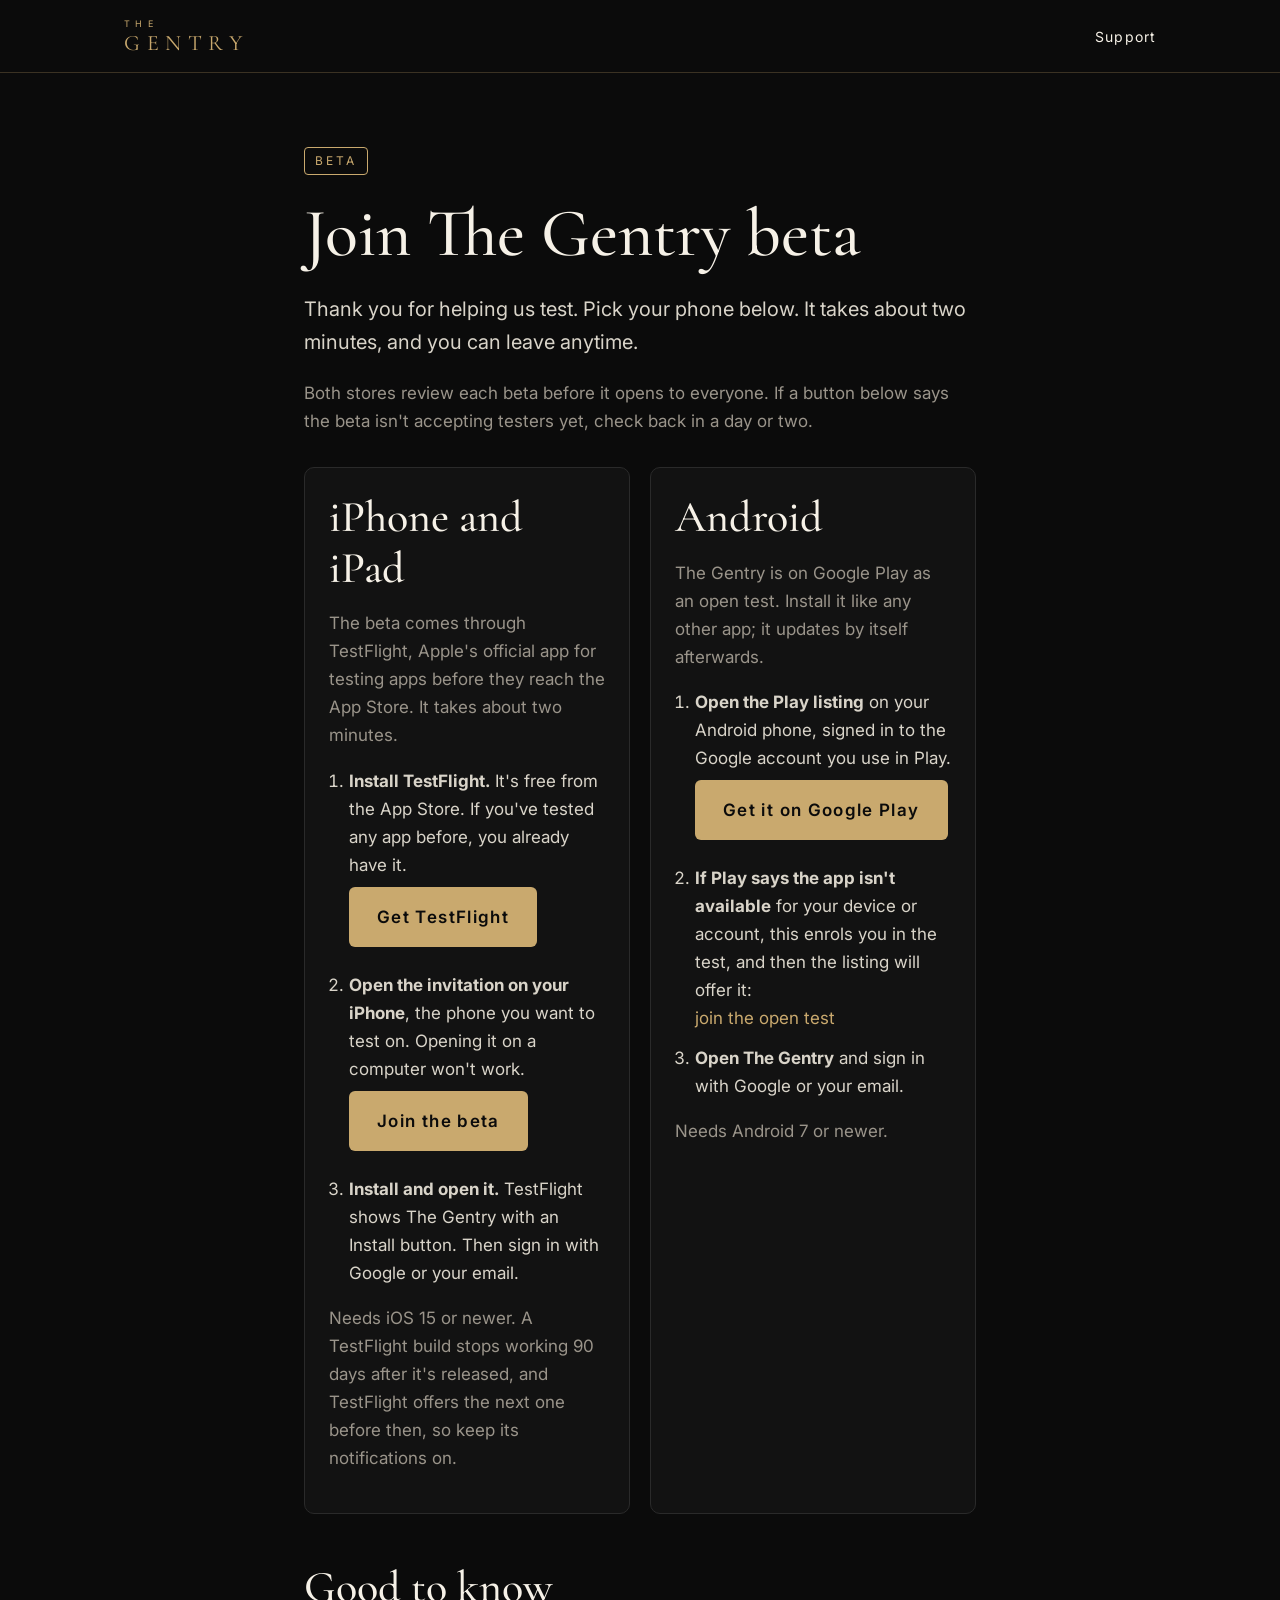
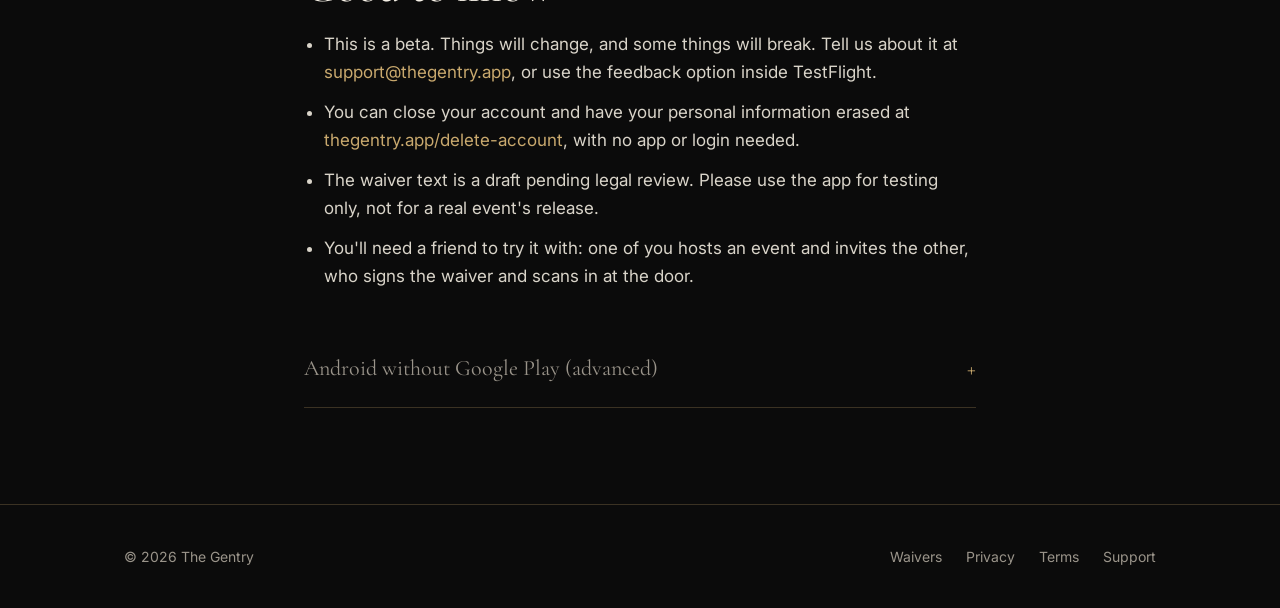
==== commit c4669285: "Public read-only waiver page with line numbers and suggestions; landing link; Apple/Google sign-in w" ====
--- a/beta/index.html
+++ b/beta/index.html
@@ -60,15 +60,15 @@
 
       <section class="store">
         <h2>Android</h2>
-        <p class="muted" style="margin-top:0;">Download the app file and install it. Google Play is still reviewing our listing; once it's approved you'll be able to join the open test there instead, and it will update by itself.</p>
+        <p class="muted" style="margin-top:0;">The Gentry is on Google Play as an open test. Install it like any other app; it updates by itself afterwards.</p>
         <ol class="steps">
-          <li><strong>Download the app file</strong> on your Android phone.<br>
-            <a class="dl" href="https://github.com/kcox920/thegentry-site/releases/latest/download/TheGentry-beta.apk">Download the Android file (36 MB)</a></li>
-          <li><strong>Open it to install.</strong> Android will ask you to allow installs from your browser for this one install, and Play Protect may warn that it's from an unknown developer: choose <strong>Install anyway</strong>. This file doesn't update itself.</li>
+          <li><strong>Open the Play listing</strong> on your Android phone, signed in to the Google account you use in Play.<br>
+            <a class="dl" href="https://play.google.com/store/apps/details?id=app.thegentry.gentry">Get it on Google Play</a></li>
+          <li><strong>If Play says the app isn't available</strong> for your device or account, this enrols you in the test, and then the listing will offer it:<br>
+            <a href="https://play.google.com/apps/testing/app.thegentry.gentry">join the open test</a></li>
           <li><strong>Open The Gentry</strong> and sign in with Google or your email.</li>
         </ol>
-        <p class="muted">Needs Android 7 or newer. Its SHA-256 fingerprint should be:</p>
-        <p><code>1e7001b433aaef81ade2cac36eadf5b256ead2f802536baf0b75900b5efad801</code></p>
+        <p class="muted">Needs Android 7 or newer.</p>
       </section>
     </div>
 
@@ -79,13 +79,21 @@
       <li>The waiver text is a draft pending legal review. Please use the app for testing only, not for a real event's release.</li>
       <li>You'll need a friend to try it with: one of you hosts an event and invites the other, who signs the waiver and scans in at the door.</li>
     </ul>
+
+    <details style="margin-top:40px;">
+      <summary class="muted">Android without Google Play (advanced)</summary>
+      <p class="muted" style="margin-top:12px;">You can install the app file directly. Android will ask you to allow installs from your browser for this one install, and Play Protect may warn that it's from an unknown developer: choose <strong>Install anyway</strong>. This file doesn't update itself.</p>
+      <a class="dl" href="https://github.com/kcox920/thegentry-site/releases/latest/download/TheGentry-beta.apk">Download the Android file (26 MB)</a>
+      <p class="muted">Its SHA-256 fingerprint should be:</p>
+      <p><code>1c6086ad4908f41c76e72efb9d1c100e45178d9aaed353cdeb91cd47f756c5dc</code></p>
+    </details>
   </div>
 </main>
 
 <footer class="site">
   <div class="wrap">
     <span>© 2026 The Gentry</span>
-    <span><a href="/privacy.html">Privacy</a><a href="/terms.html">Terms</a><a href="/support.html">Support</a></span>
+    <span><a href="/waivers/">Waivers</a><a href="/privacy.html">Privacy</a><a href="/terms.html">Terms</a><a href="/support.html">Support</a></span>
   </div>
 </footer>
 </body>
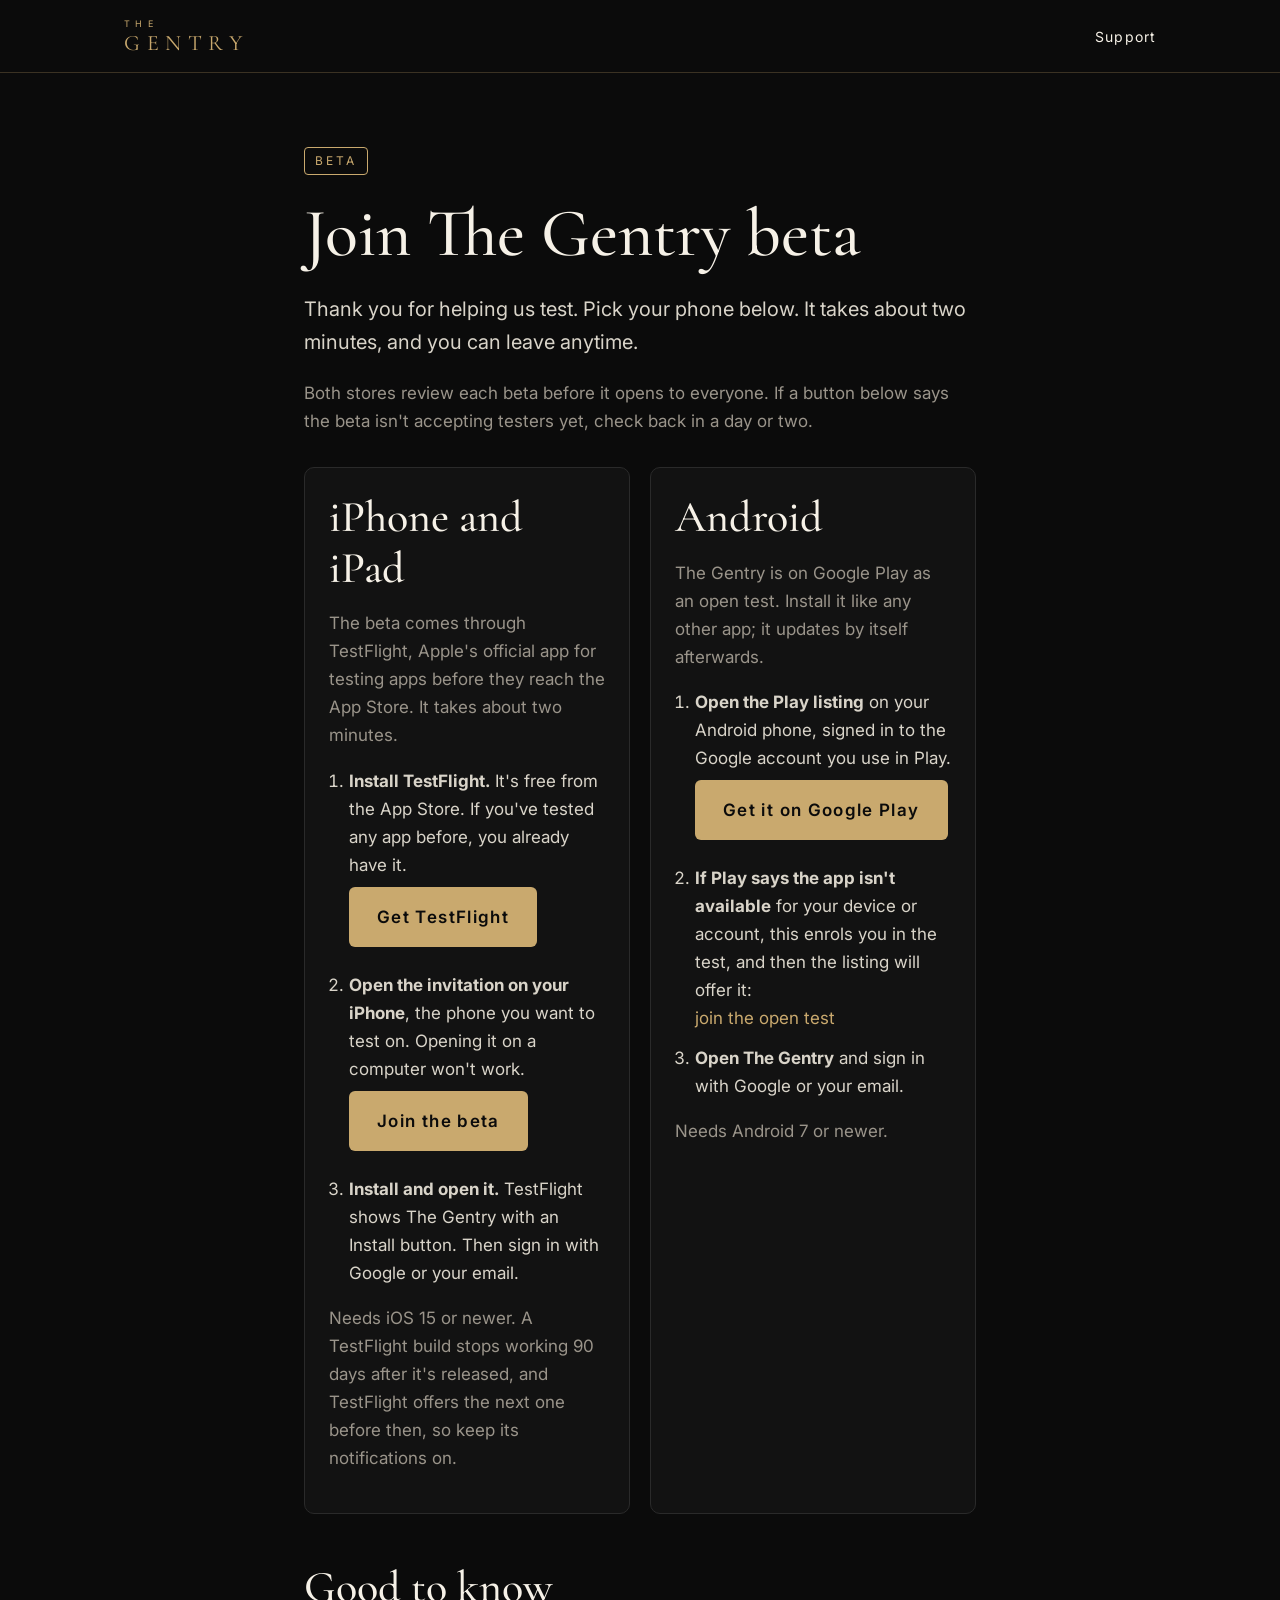
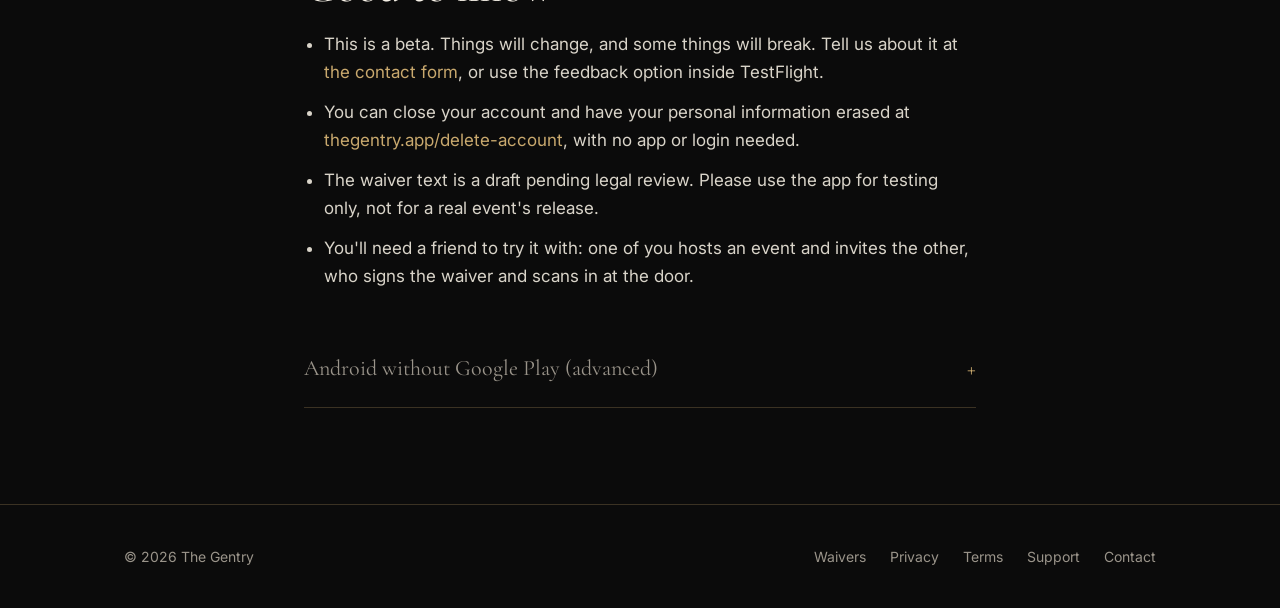
==== commit a79ed674: "Contact form with a CAPTCHA; remove every public email address New /contact.html sends messages thro" ====
--- a/beta/index.html
+++ b/beta/index.html
@@ -74,7 +74,7 @@
 
     <h2 style="margin-top:48px;">Good to know</h2>
     <ul class="steps">
-      <li>This is a beta. Things will change, and some things will break. Tell us about it at <a href="mailto:support@thegentry.app">support@thegentry.app</a>, or use the feedback option inside TestFlight.</li>
+      <li>This is a beta. Things will change, and some things will break. Tell us about it at <a href="/contact.html?topic=support">the contact form</a>, or use the feedback option inside TestFlight.</li>
       <li>You can close your account and have your personal information erased at <a href="/delete-account.html">thegentry.app/delete-account</a>, with no app or login needed.</li>
       <li>The waiver text is a draft pending legal review. Please use the app for testing only, not for a real event's release.</li>
       <li>You'll need a friend to try it with: one of you hosts an event and invites the other, who signs the waiver and scans in at the door.</li>
@@ -93,7 +93,7 @@
 <footer class="site">
   <div class="wrap">
     <span>© 2026 The Gentry</span>
-    <span><a href="/waivers/">Waivers</a><a href="/privacy.html">Privacy</a><a href="/terms.html">Terms</a><a href="/support.html">Support</a></span>
+    <span><a href="/waivers/">Waivers</a><a href="/privacy.html">Privacy</a><a href="/terms.html">Terms</a><a href="/support.html">Support</a><a href="/contact.html">Contact</a></span>
   </div>
 </footer>
 </body>
--- a/styles.css
+++ b/styles.css
@@ -185,3 +185,34 @@
   .phone { width: 150px; height: 310px; border-radius: 28px; }
   .phone .ring { width: 58px; height: 58px; font-size: 30px; }
 }
+
+/* Contact form */
+.form { margin-top: 36px; }
+.form .field { margin: 0 0 22px; border: 0; padding: 0; }
+.form label, .form legend { display: block; font-size: 14px; letter-spacing: .02em; color: #d9d4c9; margin-bottom: 8px; padding: 0; }
+.form .opt, .form .help { color: var(--muted); }
+.form .req { color: var(--gold); }
+.form .help, .form .err { font-size: 13px; margin: 6px 0 0; }
+.form .err { color: var(--stop-text); }
+.form input[type=text], .form input[type=email], .form select, .form textarea {
+  width: 100%; box-sizing: border-box; font: inherit; font-size: 16px; color: var(--ivory);
+  background: #141414; border: 1px solid var(--gold-soft); border-radius: 8px; padding: 12px 14px; }
+.form textarea { resize: vertical; min-height: 140px; }
+.form input:focus, .form select:focus, .form textarea:focus, .form .btn:focus-visible { outline: 2px solid var(--gold); outline-offset: 2px; }
+.form [aria-invalid=true] { border-color: var(--stop-text); }
+.form input[readonly] { color: var(--muted); }
+.form .hp { position: absolute; left: -10000px; width: 1px; height: 1px; overflow: hidden; }
+.captcha { margin-top: 8px; }
+.captcha-box { min-height: 78px; margin-bottom: 14px; }
+.captcha-img { display: block; border-radius: 8px; background: #f6f1e7; max-width: 100%; height: auto; }
+.captcha-q { font-family: var(--serif); font-size: 22px; margin: 0; }
+.captcha-actions { display: flex; flex-wrap: wrap; gap: 10px; margin-top: 12px; }
+.form .btn { font: inherit; cursor: pointer; border-radius: 999px; border: 1px solid var(--gold); background: transparent; color: var(--ivory); padding: 12px 26px; }
+.form .btn.small { padding: 8px 16px; font-size: 14px; border-color: var(--gold-soft); }
+.form .btn.primary { background: var(--gold); color: var(--black); font-weight: 600; }
+.form .btn:disabled { opacity: .5; cursor: not-allowed; }
+.form-status { margin: 0 0 22px; }
+.form-status.ok, .form-status.bad { padding: 14px 16px; border-radius: 8px; border: 1px solid; }
+.form-status.ok { border-color: var(--go-text); color: var(--go-text); }
+.form-status.bad { border-color: var(--stop-text); color: var(--stop-text); }
+.fine { font-size: 13px; color: var(--muted); margin-top: 28px; }
